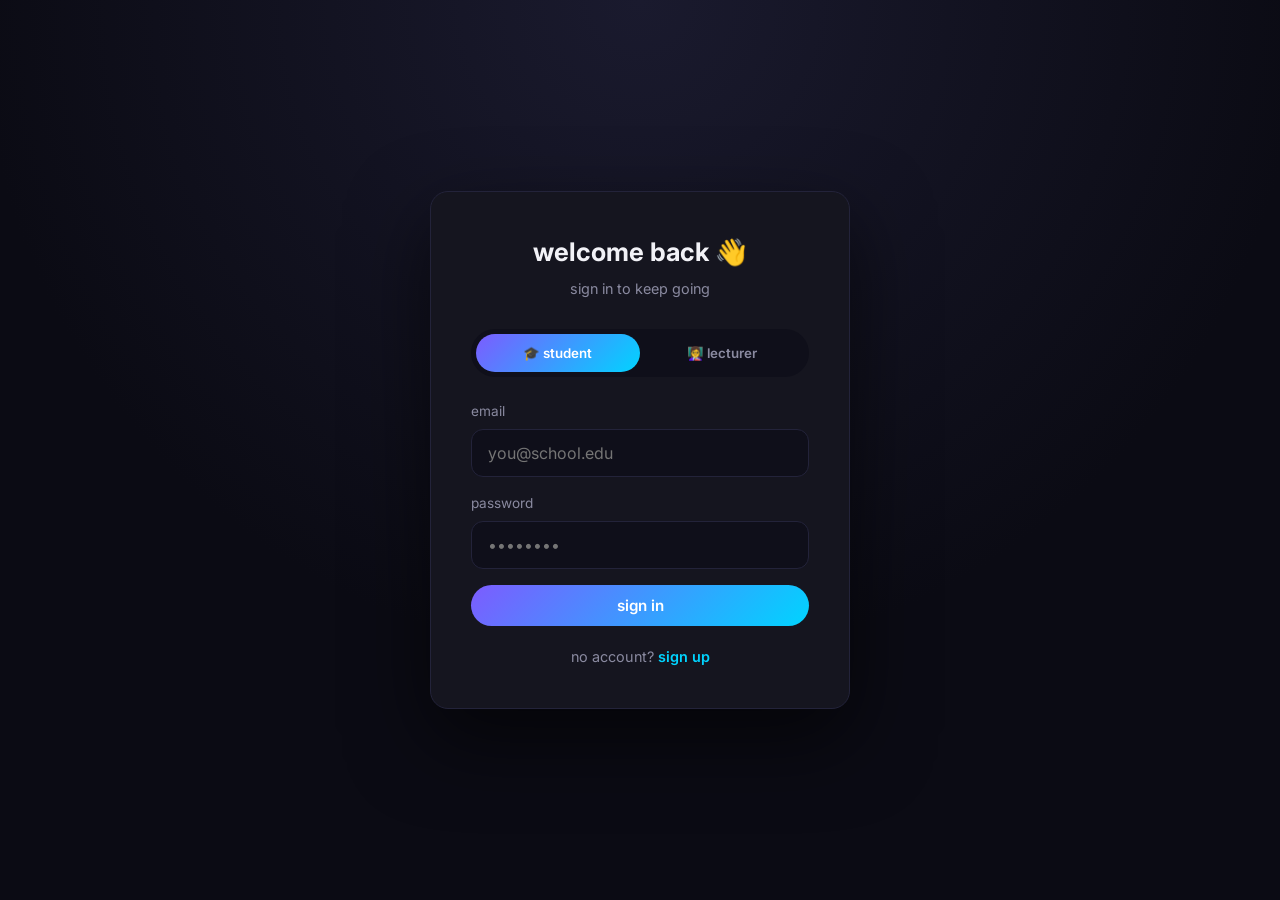
==== auth.html @ 68a91bd3 "Create auth.html" ====
<!DOCTYPE html>
<html lang="en">
<head>
<meta charset="UTF-8">
<meta name="viewport" content="width=device-width, initial-scale=1.0">
<title>sign in ✨ NursePlan Pro</title>
<link rel="stylesheet" href="css/style.css">
<link href="https://fonts.googleapis.com/css2?family=Inter:wght@300;400;500;600;700;800&display=swap" rel="stylesheet">
</head>
<body class="auth-body">

<div class="auth-card">
  <h2 id="title">welcome back 👋</h2>
  <p id="sub" class="muted">sign in to keep going</p>

  <div class="role-toggle">
    <button class="role-btn active" data-role="student">🎓 student</button>
    <button class="role-btn" data-role="lecturer">👩‍🏫 lecturer</button>
  </div>

  <form id="auth-form">
    <div class="field" id="name-field" style="display:none">
      <label>name</label>
      <input type="text" id="name" placeholder="your name">
    </div>
    <div class="field">
      <label>email</label>
      <input type="email" id="email" placeholder="you@school.edu" required>
    </div>
    <div class="field">
      <label>password</label>
      <input type="password" id="password" placeholder="••••••••" required>
    </div>
    <button type="submit" class="btn btn-primary btn-block" id="submit-btn">sign in</button>
  </form>

  <p class="switch"><span id="switch-text">no account?</span> <a href="#" id="switch-link">sign up</a></p>
</div>

<script src="js/auth.js"></script>
</body>
</html>
---- css/style.css ----
:root{
  --bg:#0b0b14;
  --card:#15151f;
  --border:#23233a;
  --text:#f2f2f7;
  --muted:#8a8aa0;
  --primary:#7c5cff;
  --primary-2:#00d4ff;
  --pink:#ff5fa2;
  --grad:linear-gradient(135deg,#7c5cff 0%,#00d4ff 100%);
  --radius:18px;
}

*{margin:0;padding:0;box-sizing:border-box;font-family:'Inter',system-ui,sans-serif}

body{background:var(--bg);color:var(--text);line-height:1.6;-webkit-font-smoothing:antialiased}

a{color:inherit;text-decoration:none}
.muted{color:var(--muted)}

/* NAV */
.nav{display:flex;justify-content:space-between;align-items:center;padding:1.2rem 2rem;position:sticky;top:0;background:rgba(11,11,20,.8);backdrop-filter:blur(12px);z-index:100;border-bottom:1px solid var(--border)}
.logo{font-weight:800;font-size:1.2rem;letter-spacing:-.02em}
.logo span{background:var(--grad);-webkit-background-clip:text;background-clip:text;color:transparent}
.nav-links{display:flex;gap:1.5rem;align-items:center;font-size:.95rem}
.nav-links a:hover{color:var(--primary-2)}

/* BUTTONS */
.btn{display:inline-block;padding:.7rem 1.3rem;border-radius:999px;font-weight:600;border:none;cursor:pointer;transition:.2s;font-size:.95rem}
.btn-primary{background:var(--grad);color:#fff}
.btn-primary:hover{transform:translateY(-2px);box-shadow:0 10px 30px rgba(124,92,255,.4)}
.btn-outline{background:transparent;border:1.5px solid var(--border);color:var(--text)}
.btn-outline:hover{border-color:var(--primary);color:var(--primary-2)}
.btn-ghost{background:transparent;color:var(--muted)}
.btn-ghost:hover{color:var(--text)}
.btn-lg{padding:1rem 1.8rem;font-size:1rem}
.btn-block{width:100%;display:block;text-align:center}

/* HERO */
.hero{display:grid;grid-template-columns:1.2fr 1fr;gap:3rem;padding:5rem 2rem;max-width:1200px;margin:0 auto;align-items:center}
.pill{display:inline-block;background:rgba(124,92,255,.15);color:var(--primary-2);padding:.4rem 1rem;border-radius:999px;font-size:.85rem;font-weight:600;margin-bottom:1.5rem;border:1px solid rgba(124,92,255,.3)}
.hero h1{font-size:clamp(2.5rem,5vw,4rem);font-weight:800;letter-spacing:-.03em;line-height:1.05;margin-bottom:1.2rem}
.grad{background:var(--grad);-webkit-background-clip:text;background-clip:text;color:transparent}
.hero p{color:var(--muted);font-size:1.1rem;max-width:520px;margin-bottom:2rem}
.hero-btns{display:flex;gap:1rem;flex-wrap:wrap;margin-bottom:2rem}
.trust{display:flex;gap:1.5rem;color:var(--muted);font-size:.9rem;flex-wrap:wrap}

/* HERO CARD */
.hero-card{background:var(--card);border:1px solid var(--border);border-radius:var(--radius);padding:1.5rem;box-shadow:0 20px 60px rgba(0,0,0,.5)}
.card-top{display:flex;gap:.5rem;margin-bottom:1rem}
.dot{width:12px;height:12px;border-radius:50%}
.dot.red{background:#ff5f57}.dot.yellow{background:#febc2e}.dot.green{background:#28c840}
.card-stats{display:grid;grid-template-columns:repeat(3,1fr);gap:.5rem;margin-bottom:1rem}
.stat{background:#0f0f1a;border-radius:12px;padding:1rem;text-align:center}
.stat b{display:block;font-size:1.5rem;background:var(--grad);-webkit-background-clip:text;background-clip:text;color:transparent}
.stat small{color:var(--muted);font-size:.8rem}
.ai-tip{background:rgba(0,212,255,.08);border:1px solid rgba(0,212,255,.2);border-radius:12px;padding:.8rem 1rem;font-size:.9rem;color:var(--primary-2)}

/* SECTIONS */
section{padding:4rem 2rem;max-width:1200px;margin:0 auto}
section h2{font-size:clamp(1.8rem,3vw,2.5rem);font-weight:800;letter-spacing:-.02em;margin-bottom:2.5rem;text-align:center}

/* FEATURES */
.grid{display:grid;grid-template-columns:repeat(auto-fit,minmax(240px,1fr));gap:1.2rem}
.f-card{background:var(--card);border:1px solid var(--border);border-radius:var(--radius);padding:1.8rem;transition:.3s}
.f-card:hover{transform:translateY(-4px);border-color:var(--primary);box-shadow:0 20px 40px rgba(124,92,255,.15)}
.emoji{font-size:2rem;margin-bottom:.8rem}
.f-card h3{font-size:1.1rem;margin-bottom:.4rem;font-weight:700}
.f-card p{color:var(--muted);font-size:.95rem}

/* PRICING */
.price-grid{display:grid;grid-template-columns:repeat(auto-fit,minmax(260px,1fr));gap:1.5rem}
.price-card{background:var(--card);border:1px solid var(--border);border-radius:var(--radius);padding:2rem;position:relative;transition:.3s}
.price-card:hover{transform:translateY(-4px)}
.price-card.featured{border:2px solid var(--primary);box-shadow:0 0 40px rgba(124,92,255,.25)}
.badge{position:absolute;top:-12px;left:50%;transform:translateX(-50%);background:var(--grad);color:#fff;padding:.3rem .9rem;border-radius:999px;font-size:.8rem;font-weight:700}
.price-card h3{text-transform:lowercase;font-size:1.2rem;margin-bottom:.5rem}
.price{font-size:2.5rem;font-weight:800;margin-bottom:1rem;background:var(--grad);-webkit-background-clip:text;background-clip:text;color:transparent}
.price span{font-size:1rem;color:var(--muted);-webkit-text-fill-color:var(--muted)}
.price-card ul{list-style:none;margin-bottom:1.5rem}
.price-card li{padding:.4rem 0;color:var(--muted);font-size:.95rem}
.price-card li{color:var(--text)}

/* FAQ */
.faq-list{max-width:700px;margin:0 auto}
.faq-item{margin-bottom:.8rem;background:var(--card);border:1px solid var(--border);border-radius:14px;overflow:hidden}
.faq-q{width:100%;text-align:left;padding:1.2rem;background:transparent;border:none;color:var(--text);font-size:1rem;font-weight:600;cursor:pointer;font-family:inherit}
.faq-q:hover{color:var(--primary-2)}
.faq-a{display:none;padding:0 1.2rem 1.2rem;color:var(--muted)}
.faq-item.open .faq-a{display:block}

/* CTA */
.cta{text-align:center;background:var(--card);border:1px solid var(--border);border-radius:var(--radius);padding:4rem 2rem}
.cta h2{margin-bottom:1.5rem}

/* FOOTER */
.footer{text-align:center;padding:2rem;color:var(--muted);border-top:1px solid var(--border);font-size:.9rem}

/* AUTH */
.auth-body{display:flex;align-items:center;justify-content:center;min-height:100vh;padding:1rem;background:radial-gradient(circle at top,#1a1a2e 0%,#0b0b14 60%)}
.auth-card{background:var(--card);border:1px solid var(--border);border-radius:var(--radius);padding:2.5rem;width:100%;max-width:420px;box-shadow:0 30px 80px rgba(0,0,0,.6)}
.auth-card h2{text-align:center;font-size:1.6rem;margin-bottom:.3rem}
.auth-card .muted{text-align:center;margin-bottom:1.8rem;font-size:.9rem}
.role-toggle{display:flex;background:#0f0f1a;border-radius:999px;padding:.3rem;margin-bottom:1.5rem}
.role-btn{flex:1;padding:.7rem;border:none;background:transparent;color:var(--muted);border-radius:999px;cursor:pointer;font-weight:600;font-family:inherit;transition:.2s}
.role-btn.active{background:var(--grad);color:#fff}
.field{margin-bottom:1rem}
.field label{display:block;font-size:.85rem;color:var(--muted);margin-bottom:.4rem;text-transform:lowercase}
.field input{width:100%;padding:.8rem 1rem;background:#0f0f1a;border:1px solid var(--border);border-radius:12px;color:var(--text);font-size:1rem;font-family:inherit}
.field input:focus{outline:none;border-color:var(--primary);box-shadow:0 0 0 3px rgba(124,92,255,.15)}
.switch{text-align:center;margin-top:1.2rem;color:var(--muted);font-size:.9rem}
.switch a{color:var(--primary-2);font-weight:600}

/* DASHBOARD */
.dash-body{display:flex;min-height:100vh}
.sidebar{width:240px;background:var(--card);border-right:1px solid var(--border);padding:1.5rem;display:flex;flex-direction:column}
.sidebar .logo{margin-bottom:2rem}
.sidebar nav{display:flex;flex-direction:column;gap:.3rem;flex:1}
.sidebar nav a{padding:.7rem 1rem;border-radius:12px;color:var(--muted);font-weight:500;font-size:.95rem;transition:.2s}
.sidebar nav a:hover,.sidebar nav a.active{background:rgba(124,92,255,.12);color:var(--primary-2)}
.dash-main{flex:1;padding:2rem;overflow-y:auto}
.dash-header{margin-bottom:2rem}
.dash-header h1{font-size:1.8rem;font-weight:800;letter-spacing:-.02em}
.stats{display:grid;grid-template-columns:repeat(auto-fit,minmax(160px,1fr));gap:1rem;margin-bottom:2rem}
.stat-card{background:var(--card);border:1px solid var(--border);border-radius:var(--radius);padding:1.5rem;transition:.3s}
.stat-card:hover{transform:translateY(-3px);border-color:var(--primary)}
.stat-card h3{font-size:.8rem;color:var(--muted);text-transform:lowercase;font-weight:500;margin-bottom:.4rem}
.stat-card b{display:block;font-size:2rem;font-weight:800;background:var(--grad);-webkit-background-clip:text;background-clip:text;color:transparent}
.stat-card small{color:var(--muted);font-size:.8rem}
.panel{background:var(--card);border:1px solid var(--border);border-radius:var(--radius);padding:1.5rem;margin-bottom:1.5rem}
.panel h2{font-size:1.2rem;margin-bottom:1rem;font-weight:700;text-align:left}
.list{display:flex;flex-direction:column;gap:.6rem}
.item{background:#0f0f1a;border:1px solid var(--border);border-radius:12px;padding:1rem;display:flex;justify-content:space-between;align-items:center;gap:1rem;transition:.2s}
.item:hover{border-color:var(--primary)}
.item .time{font-weight:700;color:var(--primary-2);font-variant-numeric:tabular-nums}
.item .del{background:transparent;border:1px solid var(--border);color:var(--muted);border-radius:8px;padding:.3rem .7rem;cursor:pointer;font-size:.85rem}
.item .del:hover{border-color:var(--pink);color:var(--pink)}
.inline-form{display:flex;gap:.6rem;flex-wrap:wrap}
.inline-form input{flex:1;min-width:140px;padding:.8rem 1rem;background:#0f0f1a;border:1px solid var(--border);border-radius:12px;color:var(--text);font-size:1rem;font-family:inherit}
.inline-form input:focus{outline:none;border-color:var(--primary);box-shadow:0 0 0 3px rgba(124,92,255,.15)}

/* RESPONSIVE */
@media(max-width:820px){
  .hero{grid-template-columns:1fr;padding:3rem 1.5rem}
  .nav{padding:1rem 1.2rem}
  .nav-links a:not(.btn){display:none}
  .dash-body{flex-direction:column}
  .sidebar{width:100%;flex-direction:row;flex-wrap:wrap;border-right:none;border-bottom:1px solid var(--border)}
  .sidebar .logo{width:100%;margin-bottom:1rem}
  .sidebar nav{flex-direction:row;flex-wrap:wrap;gap:.3rem}
  section{padding:3rem 1.5rem}
}
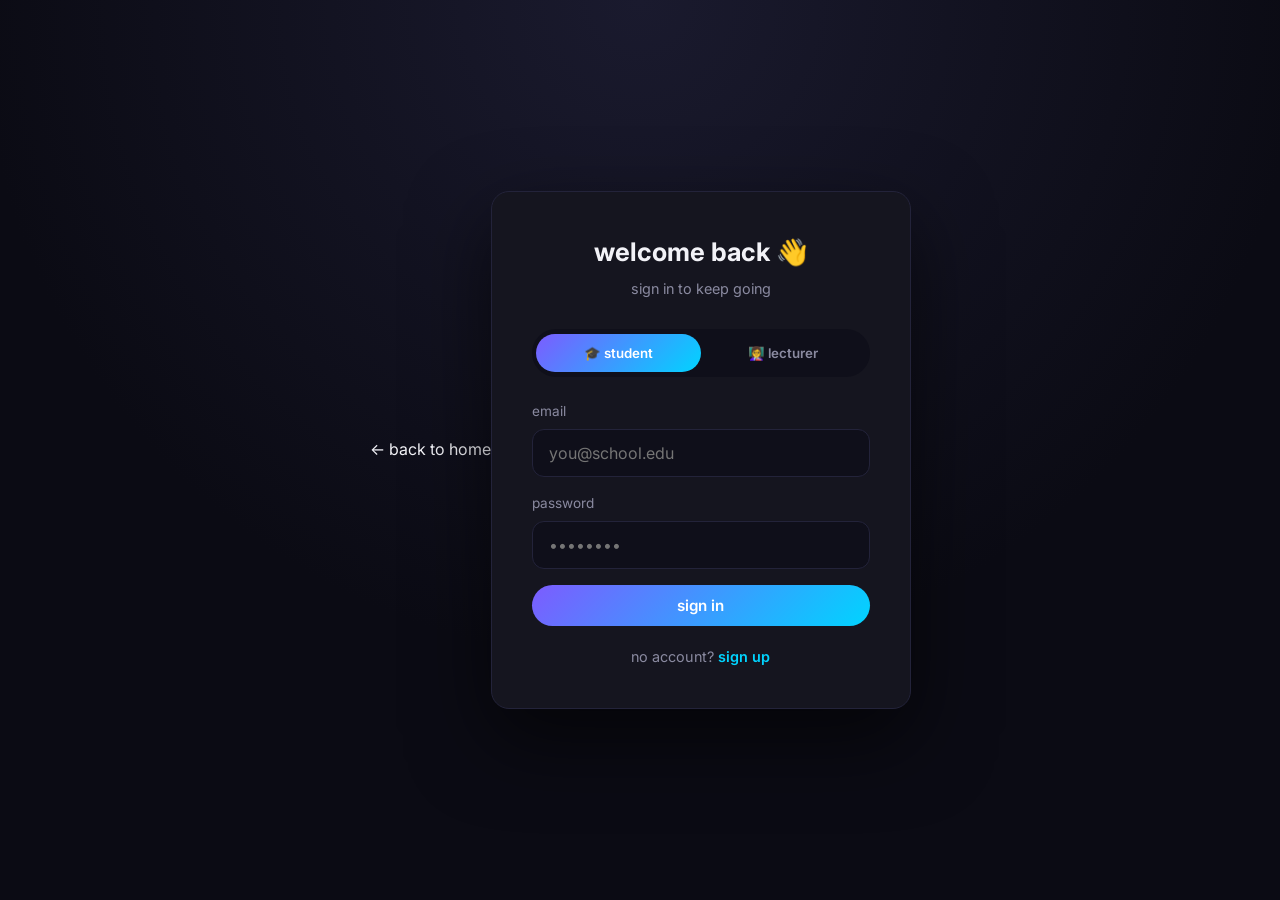
==== commit cbf2c74b: "Update auth.html" ====
--- a/auth.html
+++ b/auth.html
@@ -8,6 +8,7 @@
 <link href="https://fonts.googleapis.com/css2?family=Inter:wght@300;400;500;600;700;800&display=swap" rel="stylesheet">
 </head>
 <body class="auth-body">
+  <a href="index.html" class="back-link">← back to home</a>
 
 <div class="auth-card">
   <h2 id="title">welcome back 👋</h2>
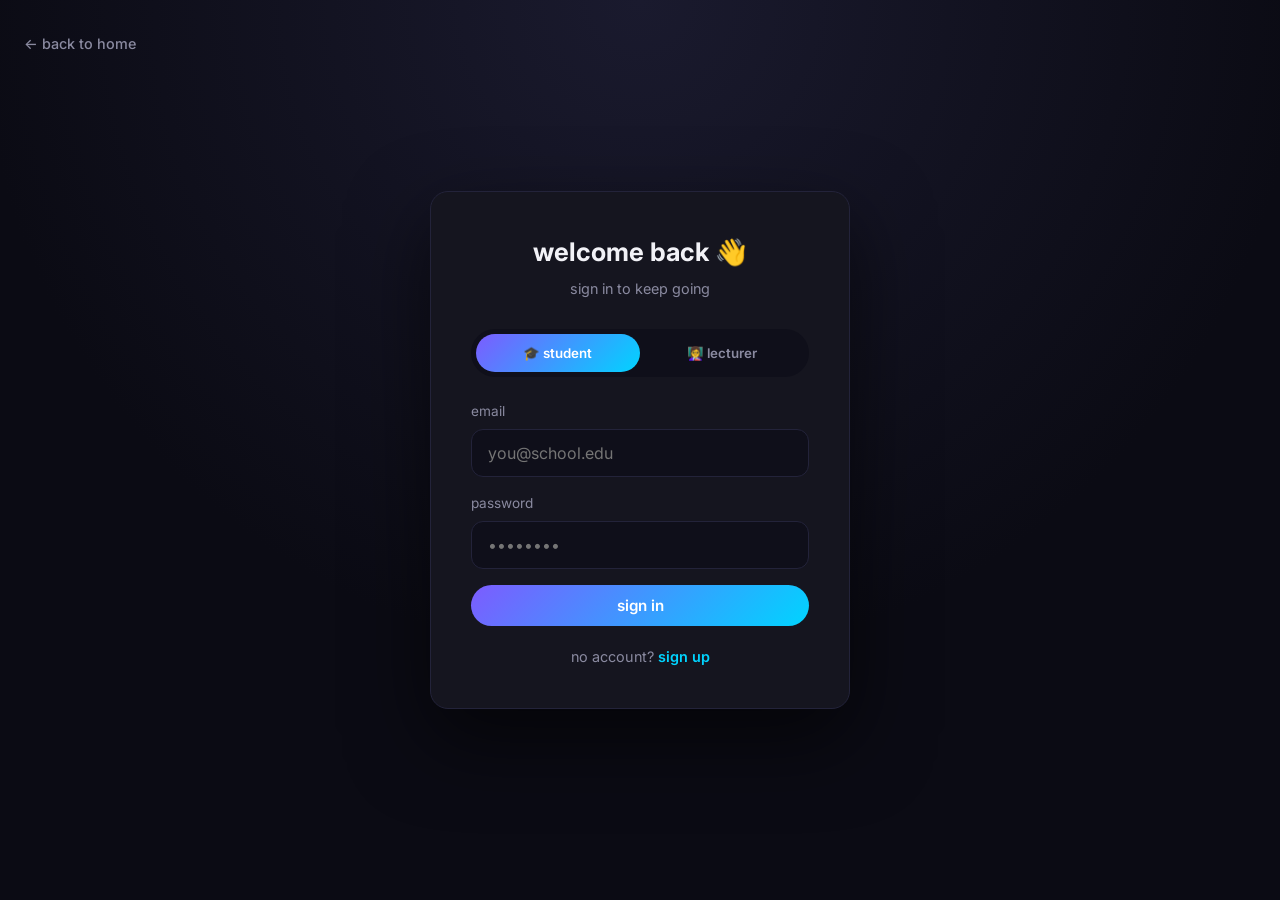
==== commit ed9dd043: "Update auth.html" ====
--- a/auth.html
+++ b/auth.html
@@ -8,7 +8,8 @@
 <link href="https://fonts.googleapis.com/css2?family=Inter:wght@300;400;500;600;700;800&display=swap" rel="stylesheet">
 </head>
 <body class="auth-body">
-  <a href="index.html" class="back-link">← back to home</a>
+
+<a href="index.html" class="back-link">← back to home</a>
 
 <div class="auth-card">
   <h2 id="title">welcome back 👋</h2>
--- a/css/style.css
+++ b/css/style.css
@@ -150,3 +150,20 @@
   .sidebar nav{flex-direction:row;flex-wrap:wrap;gap:.3rem}
   section{padding:3rem 1.5rem}
 }
+
+.back-link{
+  display:inline-block;
+  color:var(--muted);
+  font-size:.9rem;
+  font-weight:500;
+  padding:.5rem 0;
+  transition:.2s;
+  margin-bottom:1rem;
+}
+.back-link:hover{color:var(--primary-2)}
+.auth-body .back-link{
+  position:fixed;
+  top:1.5rem;
+  left:1.5rem;
+  z-index:10;
+}
